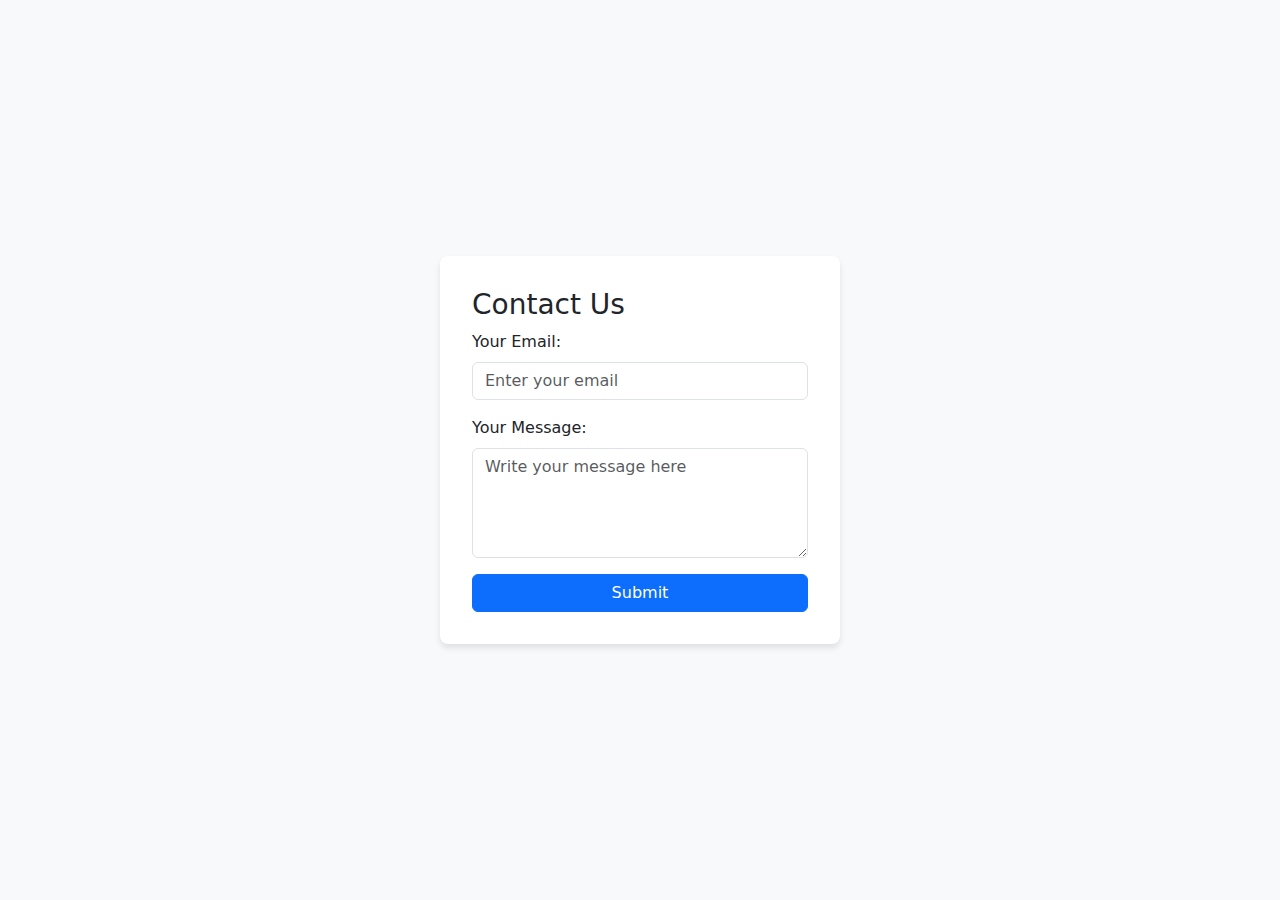
==== contact.html @ ed7971db "added contact page - updated hero section" ====
<!DOCTYPE html>
<html lang="en">
<head>
  <meta charset="UTF-8">
  <meta name="viewport" content="width=device-width, initial-scale=1.0">
  <title>Centered Form</title>
  <link rel="stylesheet" href="https://maxcdn.bootstrapcdn.com/bootstrap/4.5.2/css/bootstrap.min.css">
  <!-- Bootstrap CSS -->
  <link href="https://cdn.jsdelivr.net/npm/bootstrap@5.3.0-alpha1/dist/css/bootstrap.min.css" rel="stylesheet">
  <!-- FontAwesome -->
  <link rel="stylesheet" href="https://cdnjs.cloudflare.com/ajax/libs/font-awesome/6.0.0-beta3/css/all.min.css">
 
  <style>
    body {
      height: 100vh;
      display: flex;
      justify-content: center;
      align-items: center;
      background-color: #f8f9fa;
    }
    .form-container {
      background: white;
      padding: 2rem;
      border-radius: 8px;
      box-shadow: 0 4px 6px rgba(0, 0, 0, 0.1);
      width: 100%;
      max-width: 400px;
    }
  </style>
</head>
<body>
  <div class="form-container">
    <form action="https://formspree.io/f/xbljeenl" method="POST">
        <h3>Contact Us</h3>
      <div class="form-group">
        <label for="email">Your Email:</label>
        <input type="email" class="form-control" id="email" name="email" placeholder="Enter your email" required />
      </div>
      <div class="form-group">
        <label for="message">Your Message:</label>
        <textarea class="form-control" id="message" name="message" rows="4" placeholder="Write your message here" required></textarea>
      </div>
      <button type="submit" class="btn btn-primary btn-block">Submit</button>
    </form>
  </div>

  <script src="https://code.jquery.com/jquery-3.5.1.slim.min.js"></script>
  <script src="https://cdn.jsdelivr.net/npm/@popperjs/core@2.9.3/dist/umd/popper.min.js"></script>
  <script src="https://maxcdn.bootstrapcdn.com/bootstrap/4.5.2/js/bootstrap.min.js"></script>
</body>
</html>
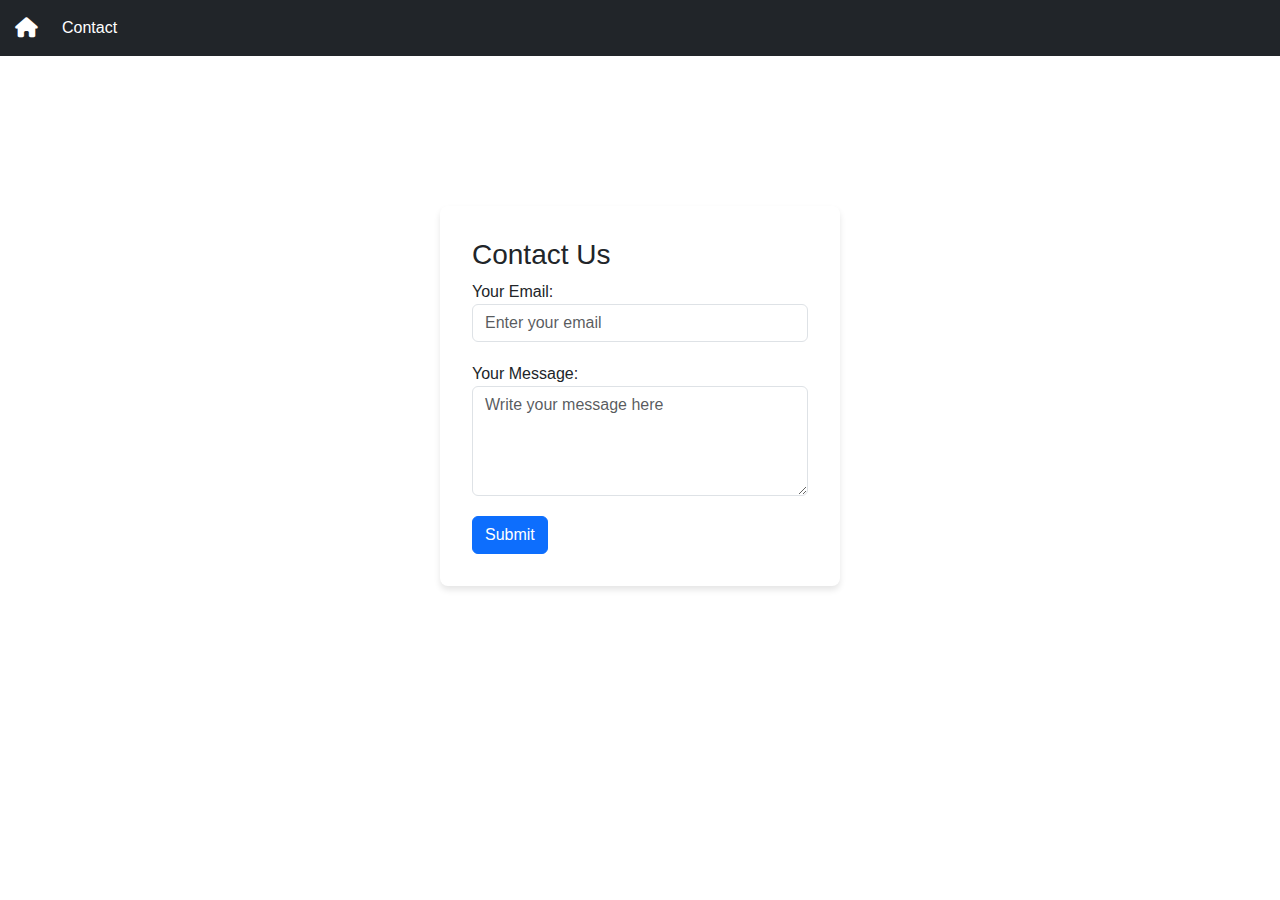
==== commit 48f25933: "Added navbar, stylesheet, and contact page" ====
--- a/contact.html
+++ b/contact.html
@@ -1,49 +1,87 @@
 <!DOCTYPE html>
 <html lang="en">
-<head>
-  <meta charset="UTF-8">
-  <meta name="viewport" content="width=device-width, initial-scale=1.0">
-  <title>Centered Form</title>
-  <link rel="stylesheet" href="https://maxcdn.bootstrapcdn.com/bootstrap/4.5.2/css/bootstrap.min.css">
-  <!-- Bootstrap CSS -->
-  <link href="https://cdn.jsdelivr.net/npm/bootstrap@5.3.0-alpha1/dist/css/bootstrap.min.css" rel="stylesheet">
-  <!-- FontAwesome -->
-  <link rel="stylesheet" href="https://cdnjs.cloudflare.com/ajax/libs/font-awesome/6.0.0-beta3/css/all.min.css">
- 
-  <style>
-    body {
-      height: 100vh;
-      display: flex;
-      justify-content: center;
-      align-items: center;
-      background-color: #f8f9fa;
-    }
-    .form-container {
-      background: white;
-      padding: 2rem;
-      border-radius: 8px;
-      box-shadow: 0 4px 6px rgba(0, 0, 0, 0.1);
-      width: 100%;
-      max-width: 400px;
-    }
+  <head>
+    <meta charset="UTF-8" />
+    <meta name="viewport" content="width=device-width, initial-scale=1.0" />
+    <title>SkillSphere - Redefining Skill Management</title>
+    <!-- Bootstrap CSS -->
+    <link
+      href="https://cdn.jsdelivr.net/npm/bootstrap@5.3.0-alpha1/dist/css/bootstrap.min.css"
+      rel="stylesheet"
+    />
+    <!-- FontAwesome -->
+    <link
+      rel="stylesheet"
+      href="https://cdnjs.cloudflare.com/ajax/libs/font-awesome/6.0.0-beta3/css/all.min.css"
+    />
+    <link rel="stylesheet" href="style.css">
+   
+    <!-- MailerLite Universal -->
+    <script>
+      (function (w, d, e, u, f, l, n) {
+        (w[f] =
+          w[f] ||
+          function () {
+            (w[f].q = w[f].q || []).push(arguments);
+          }),
+          (l = d.createElement(e)),
+          (l.async = 1),
+          (l.src = u),
+          (n = d.getElementsByTagName(e)[0]),
+          n.parentNode.insertBefore(l, n);
+      })(
+        window,
+        document,
+        "script",
+        "https://assets.mailerlite.com/js/universal.js",
+        "ml"
+      );
+      ml("account", "1200268");
+    </script>
+    <!-- End MailerLite Universal -->
+  
   </style>
 </head>
 <body>
-  <div class="form-container">
+   <!-- Navbar -->
+   <nav class="navbar navbar-expand-lg navbar-dark bg-dark">
+    <a class="navbar-brand" href="index.html" style="padding-left: 15px;"><i class="fa-solid fa-house"></i></a>
+    <button
+      class="navbar-toggler"
+      type="button"
+      data-bs-toggle="collapse"
+      data-bs-target="#navbarNavAltMarkup"
+      aria-controls="navbarNavAltMarkup"
+      aria-expanded="false"
+      aria-label="Toggle navigation">
+      <span class="navbar-toggler-icon"></span>
+    </button>
+    <div class="collapse navbar-collapse" id="navbarNavAltMarkup">
+      <div class="navbar-nav">
+        <a class="nav-item nav-link active" href="contact.html">Contact</a>
+      </div>
+    </div>
+  </nav>
+  <!-- End Navbar -->
+  <!-- Form --> 
+ <section style="padding-top: 150px;">
+  <div class="form-container mx-auto" style="width: 400px;" style="width: 400px;">
     <form action="https://formspree.io/f/xbljeenl" method="POST">
         <h3>Contact Us</h3>
-      <div class="form-group">
+      <div class="form-group" style="padding-bottom: 20px;">
         <label for="email">Your Email:</label>
         <input type="email" class="form-control" id="email" name="email" placeholder="Enter your email" required />
       </div>
-      <div class="form-group">
+      <div class="form-group" style="padding-bottom: 20px;">
         <label for="message">Your Message:</label>
         <textarea class="form-control" id="message" name="message" rows="4" placeholder="Write your message here" required></textarea>
       </div>
       <button type="submit" class="btn btn-primary btn-block">Submit</button>
     </form>
   </div>
+</section>
 
+<!-- End Form -->
   <script src="https://code.jquery.com/jquery-3.5.1.slim.min.js"></script>
   <script src="https://cdn.jsdelivr.net/npm/@popperjs/core@2.9.3/dist/umd/popper.min.js"></script>
   <script src="https://maxcdn.bootstrapcdn.com/bootstrap/4.5.2/js/bootstrap.min.js"></script>
--- a/style.css
+++ b/style.css
@@ -0,0 +1,149 @@
+
+  @media (max-width: 768px) {
+    body {
+      font-size: 14px;
+      padding: 10px;
+    }
+  }
+
+  body {
+    font-family: Arial, sans-serif;
+    margin: 0;
+    padding: 0;
+    overflow-x: hidden;
+    justify-content: center;
+    align-items: center;
+  }
+
+  .hero {
+    background: linear-gradient(135deg, #f6f7f8, rgb(226, 228, 229));
+    /*background-image: url(headerimage.png);*/
+    background-repeat: no-repeat;
+    background-position: center center;
+    color: maroon;
+    height: 100vh;
+    display: flex;
+    flex-direction: column;
+    justify-content: center;
+    align-items: center;
+    text-align: center;
+    position: relative;
+    overflow: hidden;
+  }
+
+  .hero h1 {
+    font-size: 3.5rem;
+    font-weight: bold;
+    animation: fadeIn 1.5s ease-in-out;
+  }
+
+  .hero p {
+    font-size: 1.25rem;
+    margin: 20px 0;
+    animation: fadeIn 2s ease-in-out;
+  }
+
+  .btn-custom {
+    background-color: #ff8c42;
+    color: white;
+    padding: 15px 30px;
+    font-size: 1.2rem;
+    border-radius: 50px;
+    text-transform: uppercase;
+    transition: transform 0.3s ease, background-color 0.3s ease;
+  }
+
+  .btn-custom:hover {
+    background-color: #e07a2e;
+    transform: scale(1.05);
+  }
+
+  .features {
+    background-color: #f9f9f9;
+    padding: 60px 0;
+  }
+
+  .about-section {
+    padding: 60px 20px;
+    background: linear-gradient(135deg, #a5c9ed, #0179f1);
+  }
+
+  .about-content {
+    max-width: 1200px;
+    margin: auto;
+    text-align: center;
+  }
+
+  .about-content h2 {
+    font-size: 2.5rem;
+    color: #4a90e2;
+    margin-bottom: 20px;
+  }
+
+  .about-content p {
+    font-size: 1.15rem;
+    line-height: 1.8;
+    margin-bottom: 30px;
+    color: #333;
+  }
+
+  .about-icon {
+    font-size: 4rem;
+    color: #6a11cb;
+    margin-bottom: 20px;
+  }
+
+  .cta {
+    background: linear-gradient(135deg, #ff8c42, #e0d72e);
+    color: white;
+    padding: 50px 20px;
+    text-align: center;
+    border-radius: 8px;
+  }
+
+  footer {
+    background-color: #343a40;
+    color: white;
+    padding: 20px 0;
+    text-align: center;
+  }
+
+  .info-card {
+    background: #ffffff;
+    box-shadow: 0 4px 6px rgba(0, 0, 0, 0.1);
+    border-radius: 8px;
+    padding: 20px;
+    margin: 15px auto;
+    text-align: left;
+    max-width: 900px;
+  }
+
+  .info-card p {
+    font-size: 1.15rem;
+    color: #333;
+    margin: 0;
+    line-height: 1.8;
+  }
+
+  /* contact form */
+
+  
+  .form-container {
+    background: white;
+    padding: 2rem;
+    border-radius: 8px;
+    box-shadow: 0 4px 6px rgba(0, 0, 0, 0.1);
+    width: 100%;
+    max-width: 400px;
+  }
+
+  @keyframes fadeIn {
+    0% {
+      opacity: 0;
+      transform: translateY(20px);
+    }
+    100% {
+      opacity: 1;
+      transform: translateY(0);
+    }
+  }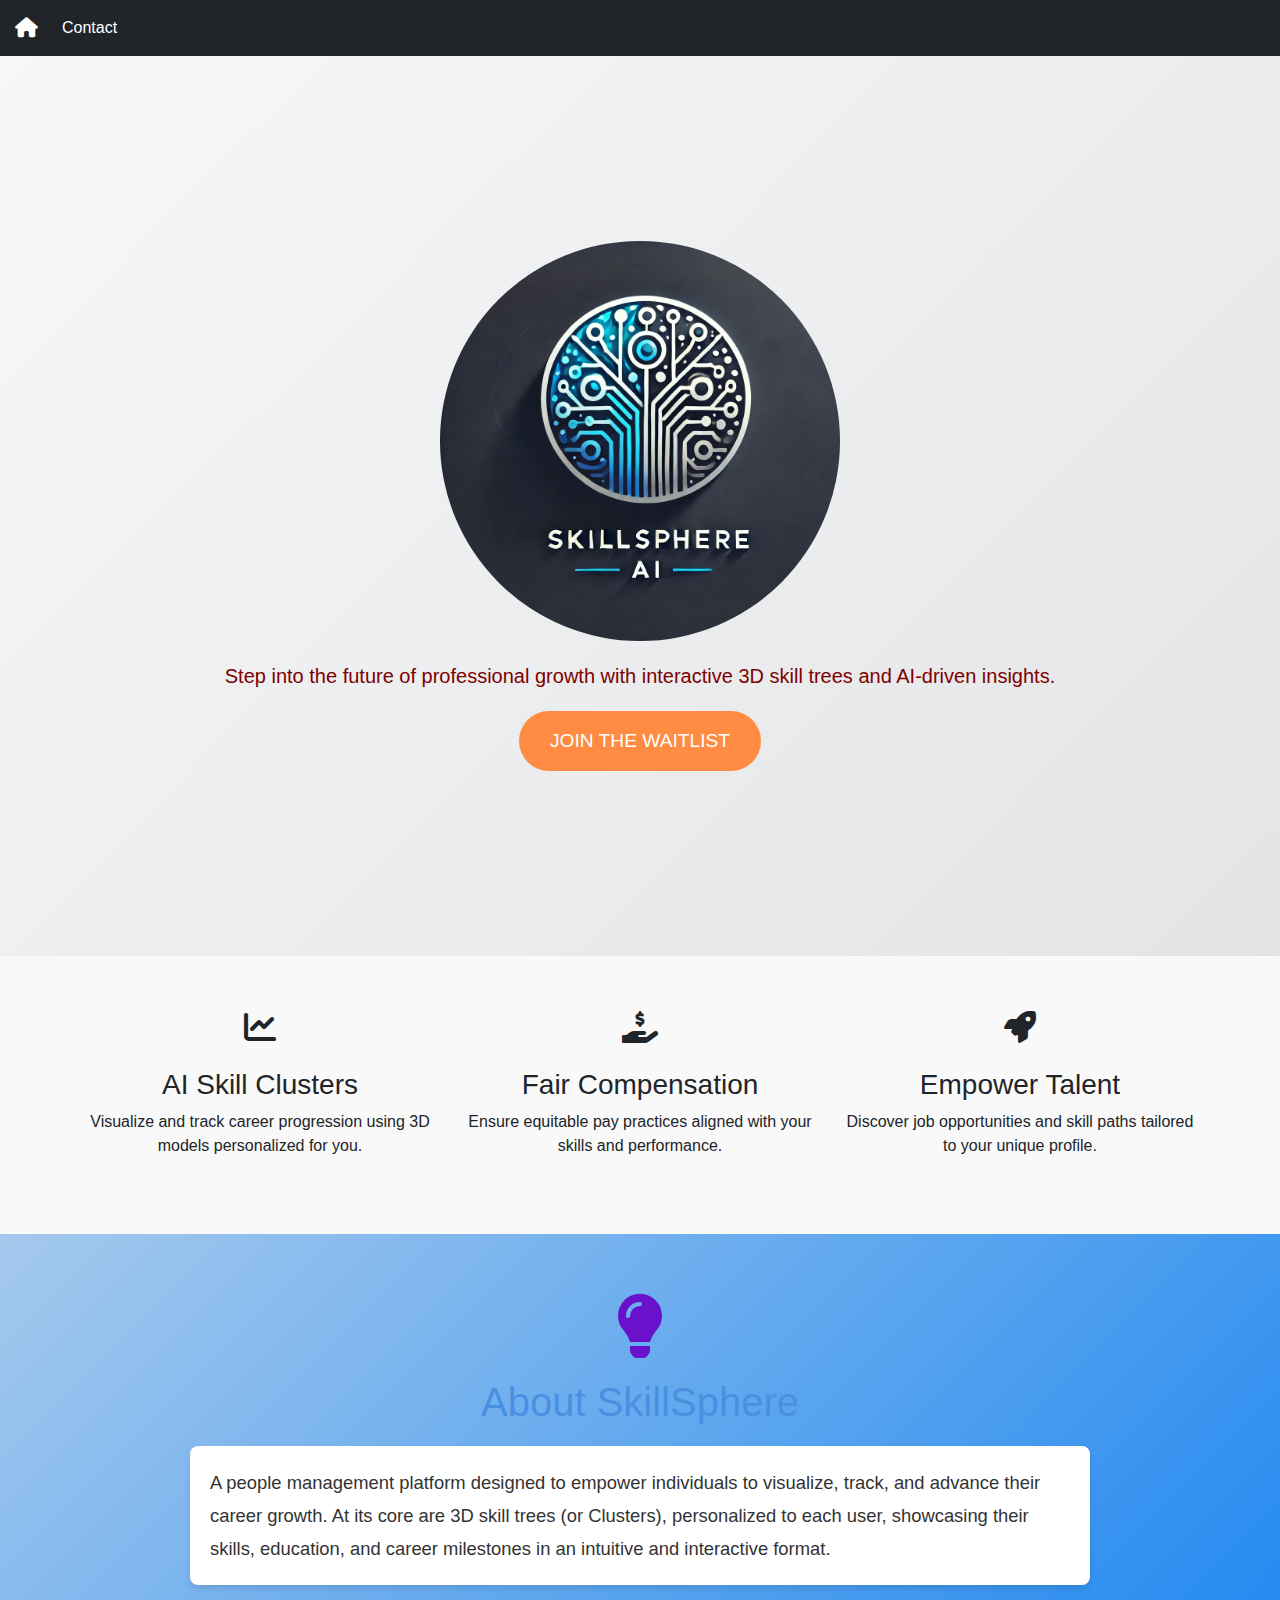
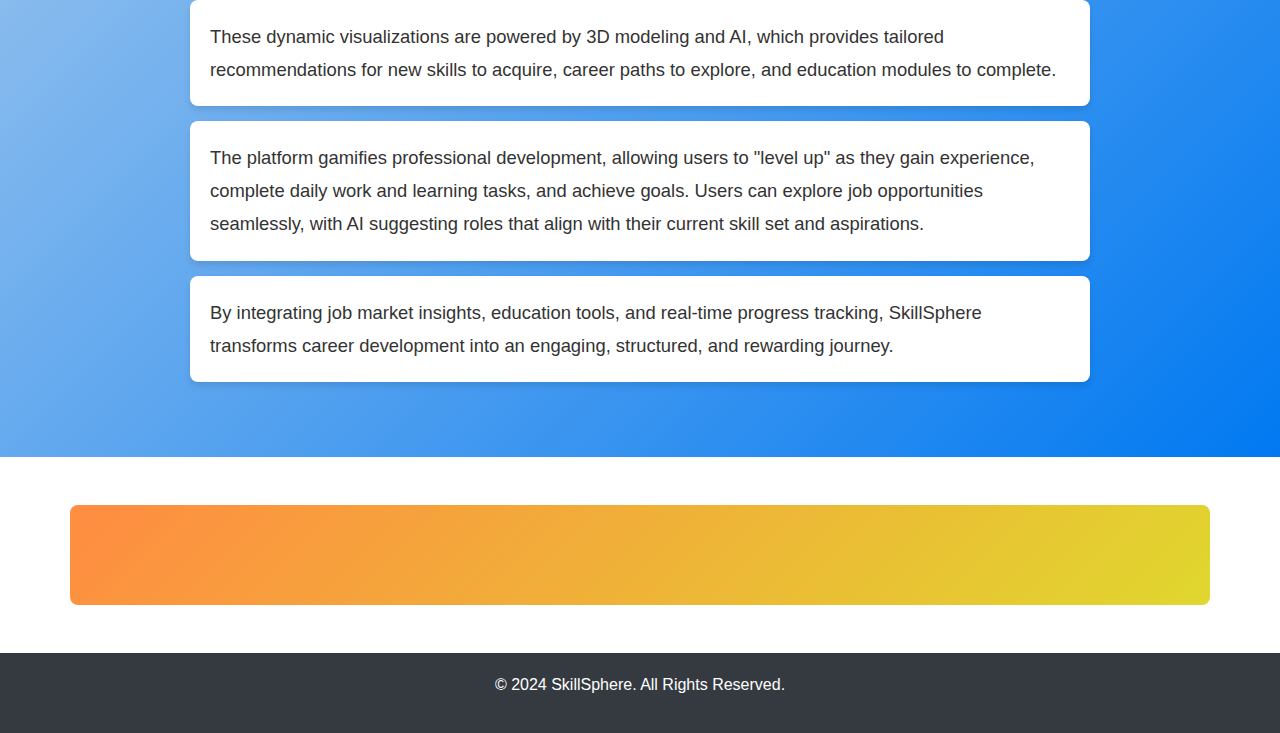
==== commit b08e28fc: "Update contact.html" ====
--- a/contact.html
+++ b/contact.html
@@ -39,52 +39,167 @@
       ml("account", "1200268");
     </script>
     <!-- End MailerLite Universal -->
-  
-  </style>
-</head>
-<body>
-   <!-- Navbar -->
-   <nav class="navbar navbar-expand-lg navbar-dark bg-dark">
-    <a class="navbar-brand" href="index.html" style="padding-left: 15px;"><i class="fa-solid fa-house"></i></a>
-    <button
-      class="navbar-toggler"
-      type="button"
-      data-bs-toggle="collapse"
-      data-bs-target="#navbarNavAltMarkup"
-      aria-controls="navbarNavAltMarkup"
-      aria-expanded="false"
-      aria-label="Toggle navigation">
-      <span class="navbar-toggler-icon"></span>
-    </button>
-    <div class="collapse navbar-collapse" id="navbarNavAltMarkup">
-      <div class="navbar-nav">
-        <a class="nav-item nav-link active" href="contact.html">Contact</a>
-      </div>
-    </div>
-  </nav>
-  <!-- End Navbar -->
-  <!-- Form --> 
- <section style="padding-top: 150px;">
-  <div class="form-container mx-auto" style="width: 400px;" style="width: 400px;">
-    <form action="https://formspree.io/f/xbljeenl" method="POST">
-        <h3>Contact Us</h3>
-      <div class="form-group" style="padding-bottom: 20px;">
-        <label for="email">Your Email:</label>
-        <input type="email" class="form-control" id="email" name="email" placeholder="Enter your email" required />
-      </div>
-      <div class="form-group" style="padding-bottom: 20px;">
-        <label for="message">Your Message:</label>
-        <textarea class="form-control" id="message" name="message" rows="4" placeholder="Write your message here" required></textarea>
-      </div>
-      <button type="submit" class="btn btn-primary btn-block">Submit</button>
-    </form>
-  </div>
-</section>
-
-<!-- End Form -->
-  <script src="https://code.jquery.com/jquery-3.5.1.slim.min.js"></script>
-  <script src="https://cdn.jsdelivr.net/npm/@popperjs/core@2.9.3/dist/umd/popper.min.js"></script>
-  <script src="https://maxcdn.bootstrapcdn.com/bootstrap/4.5.2/js/bootstrap.min.js"></script>
-</body>
+  </head>
+
+  <body>
+    <!-- Navbar -->
+    <nav class="navbar navbar-expand-lg navbar-dark bg-dark">
+      <a class="navbar-brand" href="index.html" style="padding-left: 15px;"><i class="fa-solid fa-house"></i></a>
+      <button
+        class="navbar-toggler"
+        type="button"
+        data-bs-toggle="collapse"
+        data-bs-target="#navbarNavAltMarkup"
+        aria-controls="navbarNavAltMarkup"
+        aria-expanded="false"
+        aria-label="Toggle navigation">
+        <span class="navbar-toggler-icon"></span>
+      </button>
+      <div class="collapse navbar-collapse" id="navbarNavAltMarkup">
+        <div class="navbar-nav">
+          <a class="nav-item nav-link active" href="contact.html">Contact</a>
+        </div>
+      </div>
+    </nav>
+    <!-- End Navbar -->
+    <!-- Hero Section -->
+    <section class="hero">
+      <div class="container">
+        <img
+          src="SkillSphereailogo.jpg"
+          style="height: 400px; width: 400px; border-radius: 100%"
+        />
+        <p>
+          Step into the future of professional growth with interactive 3D skill
+          trees and AI-driven insights.
+        </p>
+        <a href="#waitlist" class="btn btn-custom">Join the Waitlist</a>
+      </div>
+    </section>
+
+    <!-- Features Section -->
+    <section class="features">
+      <div class="container">
+        <div class="row text-center">
+          <div class="col-md-4">
+            <i class="fas fa-chart-line feature-icon fa-2xl" style="padding-bottom: 40px;""></i>
+            <h3>AI Skill Clusters</h3>
+            <p>
+              Visualize and track career progression using 3D models
+              personalized for you.
+            </p>
+          </div>
+          <div class="col-md-4">
+            <i class="fas fa-hand-holding-usd feature-icon fa-2xl" style="padding-bottom: 40px;"></i>
+            <h3>Fair Compensation</h3>
+            <p>
+              Ensure equitable pay practices aligned with your skills and
+              performance.
+            </p>
+          </div>
+          <div class="col-md-4">
+            <i class="fas fa-rocket feature-icon fa-2xl" style="padding-bottom: 40px;"></i>
+            <h3>Empower Talent</h3>
+            <p>
+              Discover job opportunities and skill paths tailored to your unique
+              profile.
+            </p>
+          </div>
+        </div>
+      </div>
+    </section>
+
+    <!-- About Section -->
+    <section class="about-section">
+      <div class="about-content">
+        <i class="fas fa-lightbulb about-icon"></i>
+        <h2>About SkillSphere</h2>
+
+        <div class="info-card">
+          <p>
+            A people management platform designed to empower individuals to
+            visualize, track, and advance their career growth. At its core are
+            3D skill trees (or Clusters), personalized to each user, showcasing
+            their skills, education, and career milestones in an intuitive and
+            interactive format.
+          </p>
+        </div>
+
+        <div class="info-card">
+          <p>
+            These dynamic visualizations are powered by 3D modeling and AI,
+            which provides tailored recommendations for new skills to acquire,
+            career paths to explore, and education modules to complete.
+          </p>
+        </div>
+
+        <div class="info-card">
+          <p>
+            The platform gamifies professional development, allowing users to
+            "level up" as they gain experience, complete daily work and learning
+            tasks, and achieve goals. Users can explore job opportunities
+            seamlessly, with AI suggesting roles that align with their current
+            skill set and aspirations.
+          </p>
+        </div>
+
+        <div class="info-card">
+          <p>
+            By integrating job market insights, education tools, and real-time
+            progress tracking, SkillSphere transforms career development into an
+            engaging, structured, and rewarding journey.
+          </p>
+        </div>
+      </div>
+    </section>
+
+    <!-- Call-to-Action Section -->
+
+    <section id="waitlist" class="text-center py-5">
+      <div class="container cta">
+        <div class="ml-embedded" data-form="h3P9RH"></div>
+      </div>
+    </section>
+
+    <!-- Footer -->
+    <footer>
+      <p>&copy; 2024 SkillSphere. All Rights Reserved.</p>
+    </footer>
+
+    <!-- Bootstrap JS -->
+    <script src="https://cdn.jsdelivr.net/npm/bootstrap@5.3.0-alpha1/dist/js/bootstrap.bundle.min.js"></script>
+    <!-- jQuery -->
+    <script src="https://code.jquery.com/jquery-3.6.0.min.js"></script>
+    <!-- Custom JS -->
+    <script>
+      $(document).ready(function () {
+  		  $("#waitlist-form").on("submit", function (e) {
+  			  e.preventDefault();
+  			
+    			// Gather the form data
+    			var formData = $(this).serializeArray();
+    			var jsonData = {};
+    			
+    			// Convert form data to JSON object
+    			$.each(formData, function () {
+    			  jsonData[this.name] = this.value;
+    			});
+    
+    			// Send the form data as a JSON object to the webhook endpoint
+    			$.ajax({
+    			  url: 'https://hook.us2.make.com/31qneynip2e6wf9ajoqiz7ugxk2c6gic', // Replace with your webhook URL
+    			  type: 'POST',
+    			  contentType: 'application/json',
+    			  data: JSON.stringify(jsonData),
+    			  success: function (response) {
+    				  alert("Thank you for signing up!");
+    			  },
+    			  error: function (xhr, status, error) {
+              alert("There was an error submitting your form. Please try again.");
+            }
+          });
+        });
+      });
+    </script>
+  </body>
 </html>
-
